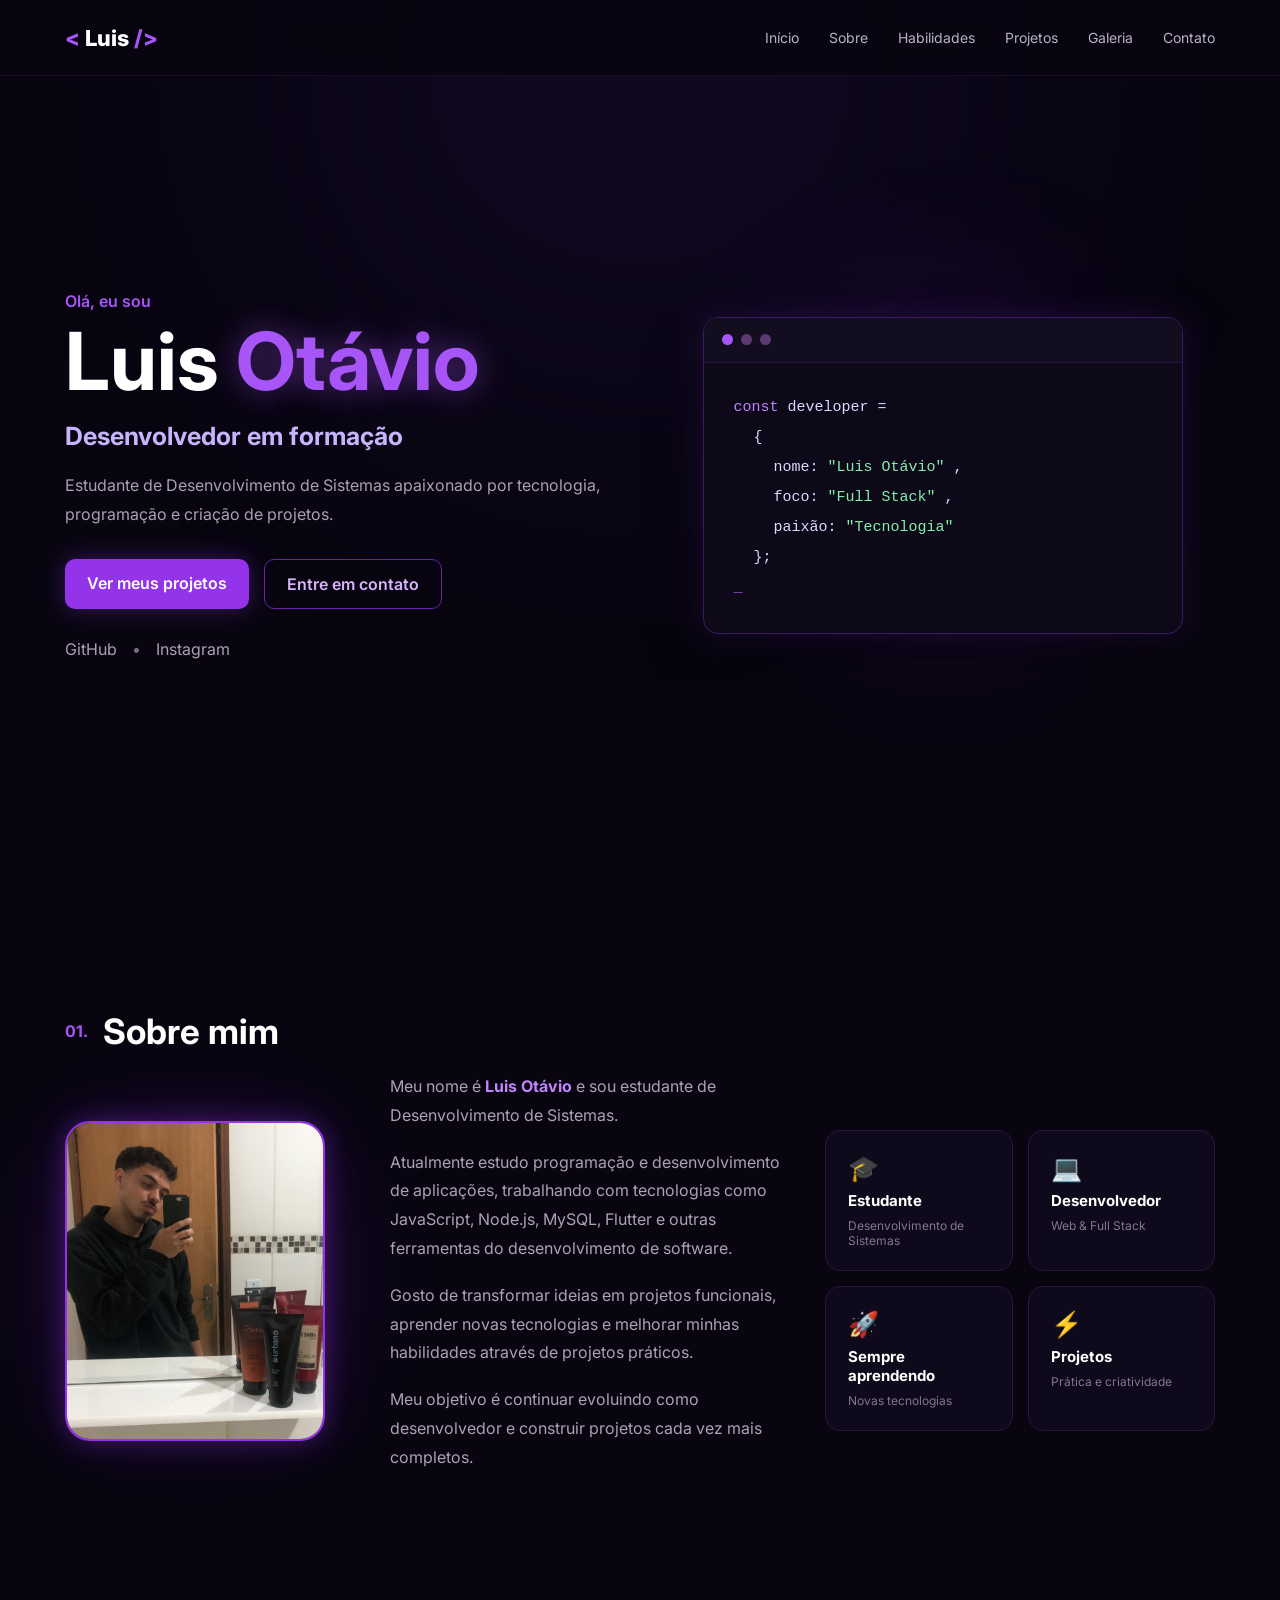
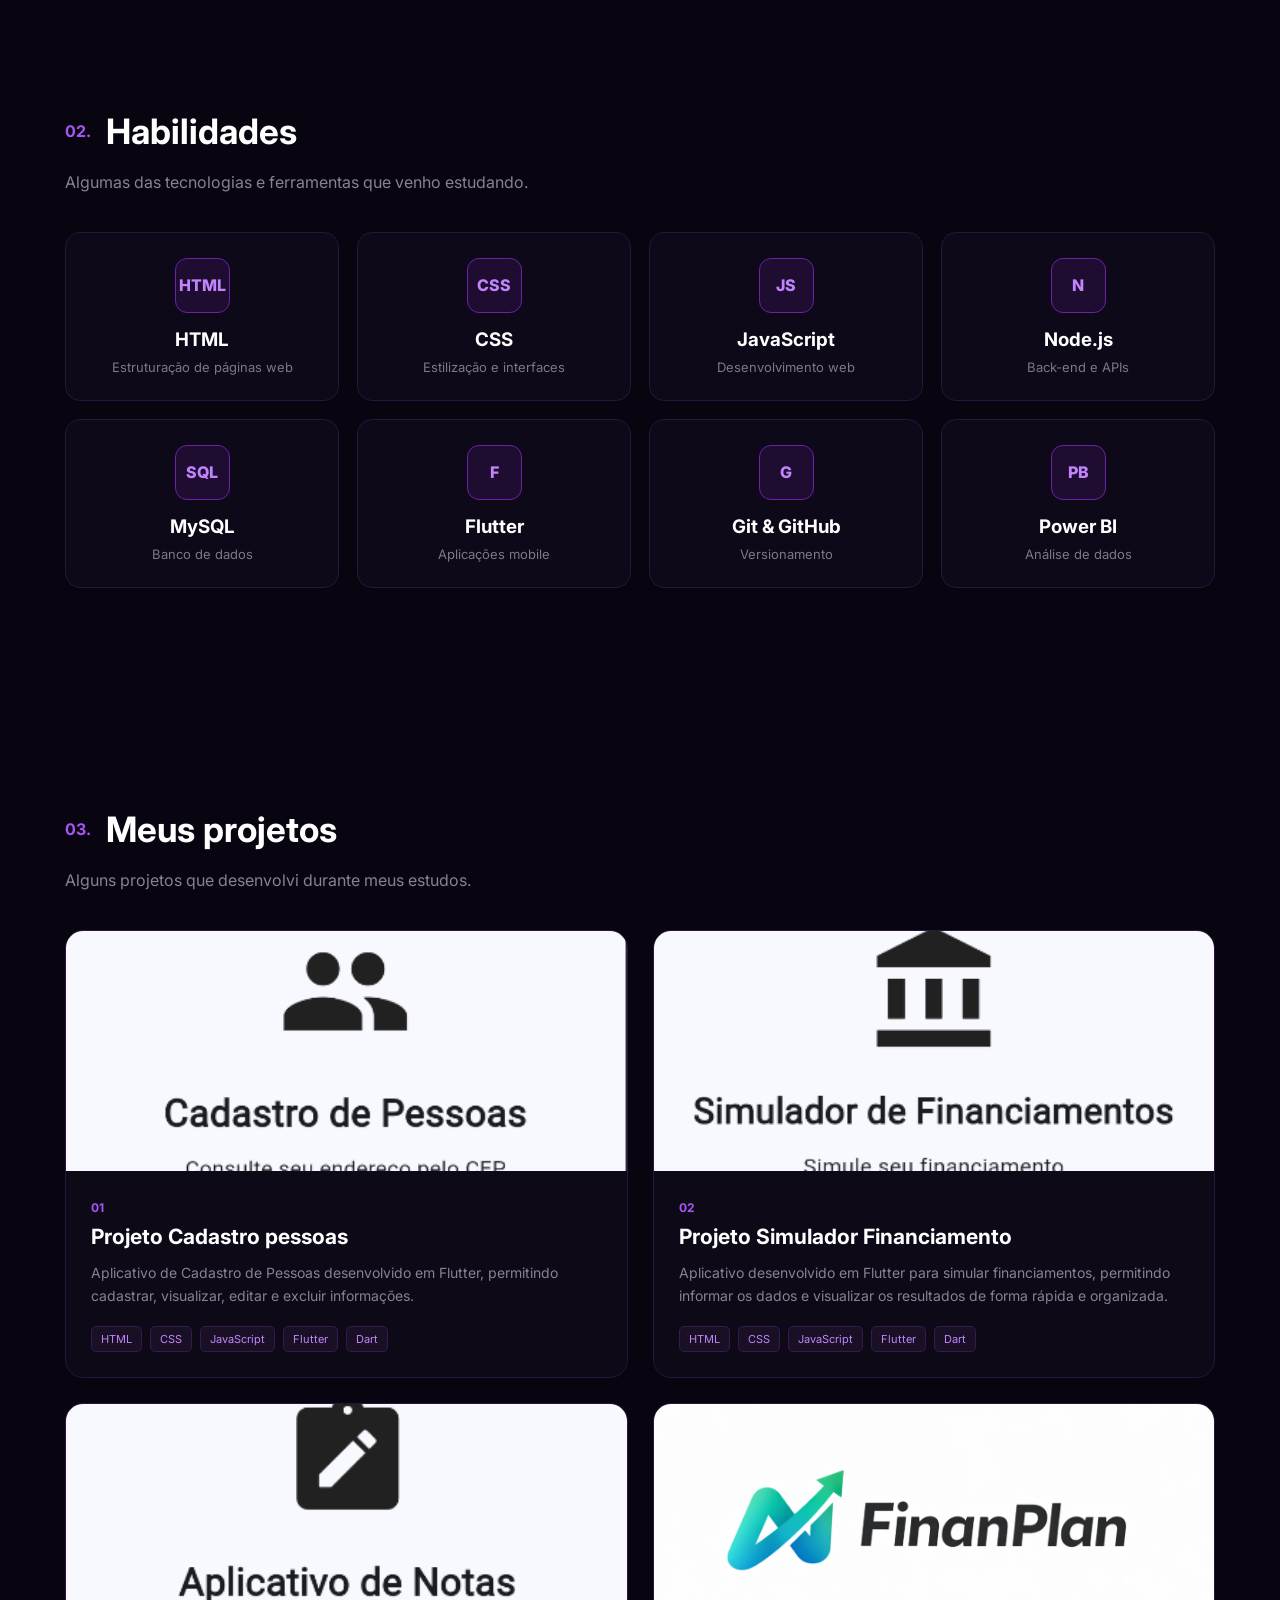
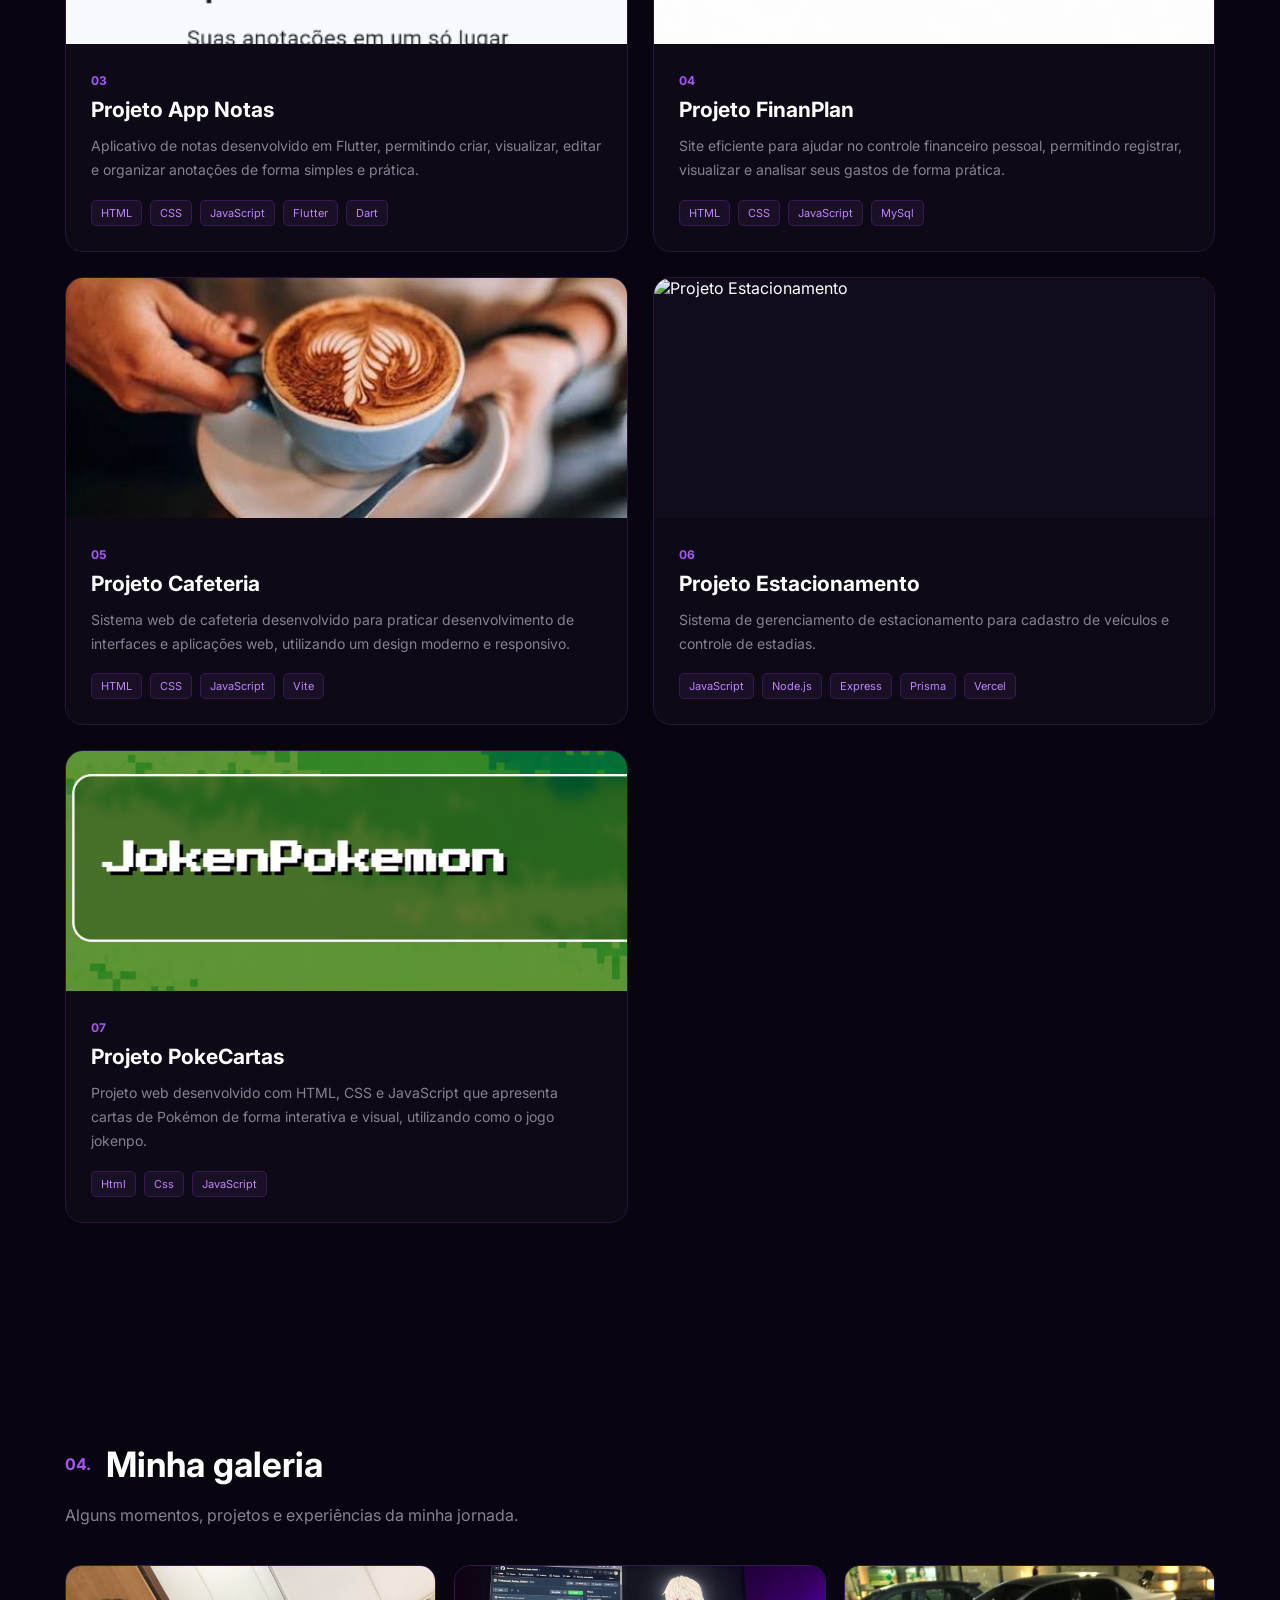
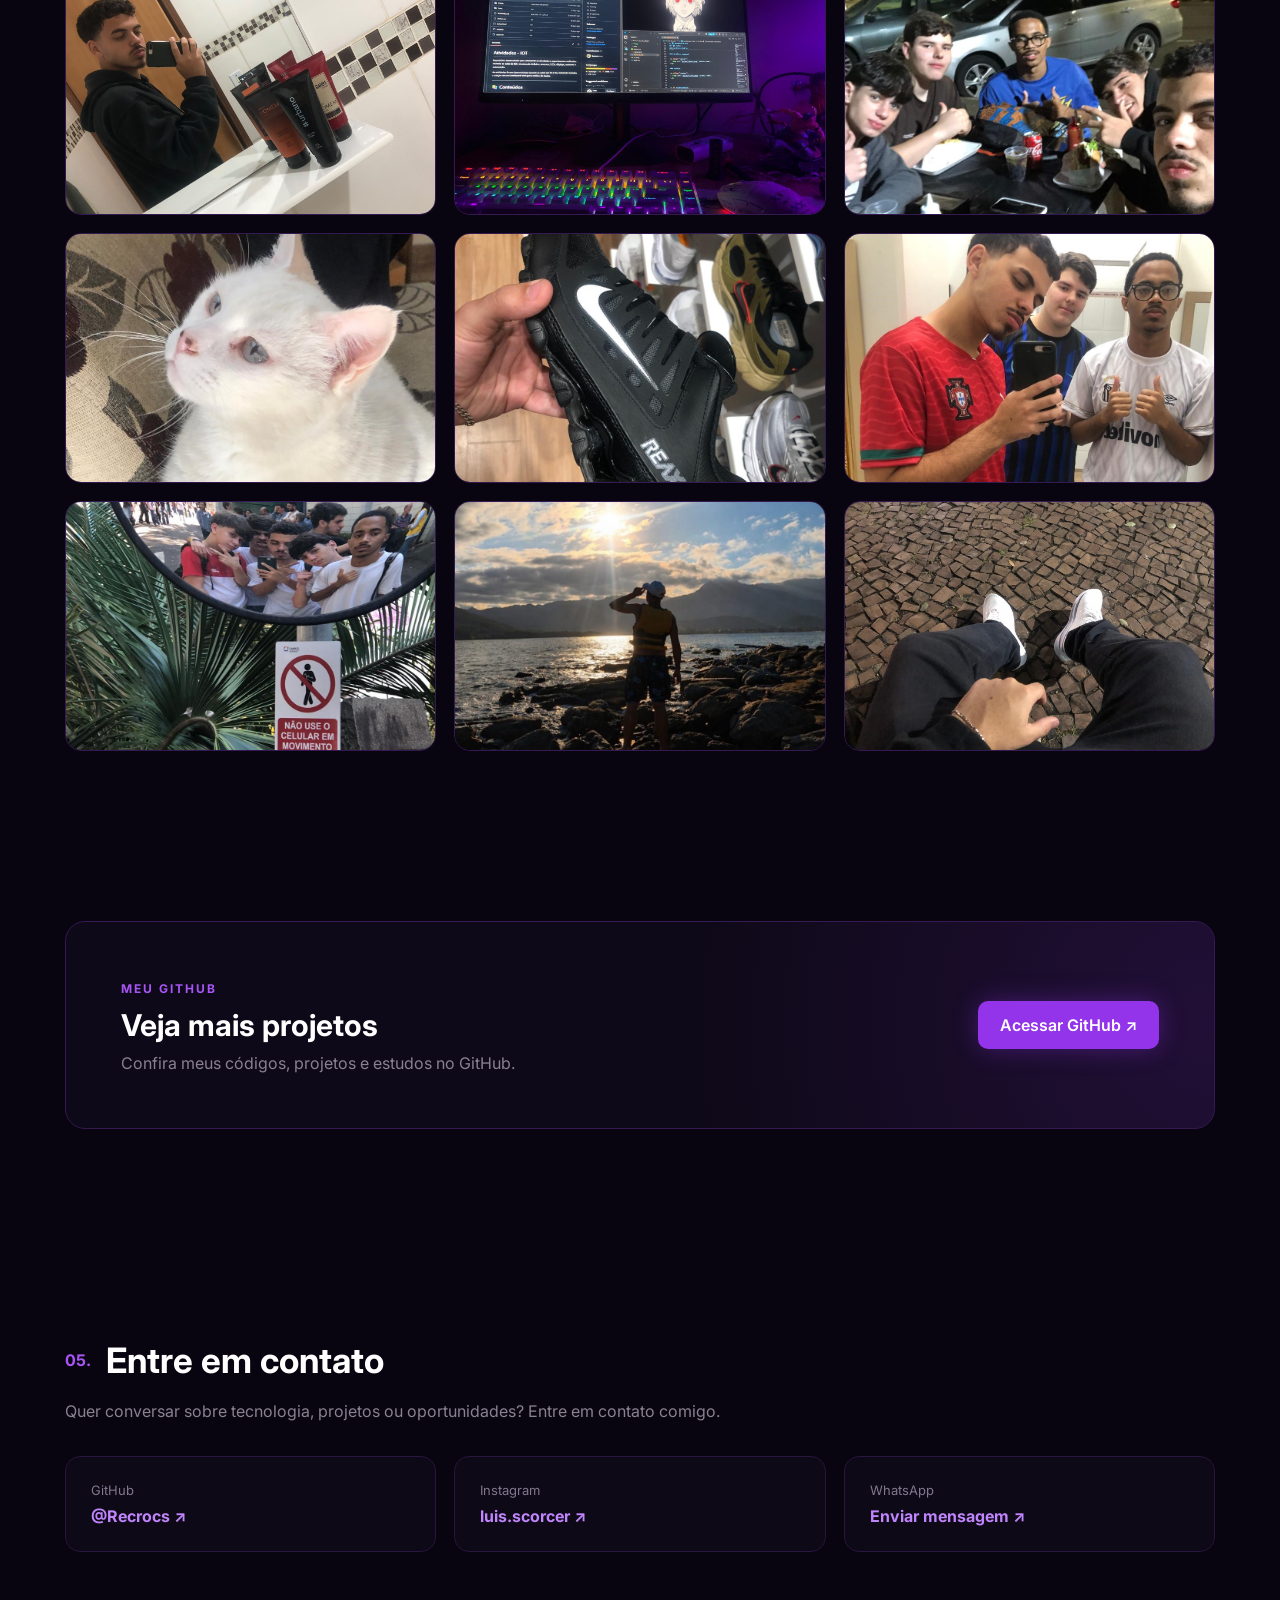
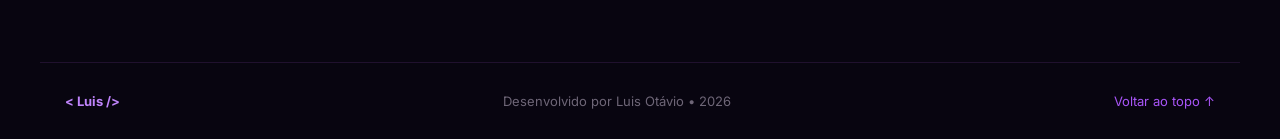
==== index.html @ bb9e1eca "port" ====
<!DOCTYPE html>
<html lang="pt-BR">
<head>
    <meta charset="UTF-8">
    <meta name="viewport" content="width=device-width, initial-scale=1.0">

    <title>Luis Otávio | Desenvolvedor</title>

    <link rel="stylesheet" href="style.css">

    <link rel="preconnect" href="https://fonts.googleapis.com">
    <link rel="preconnect" href="https://fonts.gstatic.com" crossorigin>
    <link href="https://fonts.googleapis.com/css2?family=Inter:wght@400;500;600;700;800&display=swap" rel="stylesheet">

    <script src="https://kit.fontawesome.com/a2e0e6ad66.js" crossorigin="anonymous"></script>
</head>

<body>

    <div class="background-effect"></div>

    <header>
        <nav class="navbar">

            <a href="#inicio" class="logo">
                <span>&lt;</span> Luis <span>/&gt;</span>
            </a>

            <div class="menu">
                <a href="#inicio">Início</a>
                <a href="#sobre">Sobre</a>
                <a href="#habilidades">Habilidades</a>
                <a href="#projetos">Projetos</a>
                <a href="#galeria">Galeria</a>
                <a href="#contato">Contato</a>
            </div>

            <button class="menu-mobile" id="menuMobile">
                ☰
            </button>

        </nav>
    </header>


    <main>

        <section class="hero" id="inicio">

            <div class="hero-text">

                <p class="hello">Olá, eu sou</p>

                <h1>
                    Luis <span>Otávio</span>
                </h1>

                <h2>
                    Desenvolvedor em formação
                </h2>

                <p class="hero-description">
                    Estudante de Desenvolvimento de Sistemas apaixonado por
                    tecnologia, programação e criação de projetos.
                </p>

                <div class="hero-buttons">

                    <a href="#projetos" class="button primary">
                        Ver meus projetos
                    </a>

                    <a href="#contato" class="button secondary">
                        Entre em contato
                    </a>

                </div>

                <div class="social-links">

                    <a href="https://github.com/Recrocs" target="_blank">
                        GitHub
                    </a>

                    <span>•</span>

                    <a href="https://www.instagram.com/luis.scorcer/" target="_blank">
                        Instagram
                    </a>

                </div>

            </div>


            <div class="hero-card">

                <div class="glow-circle"></div>

                <div class="code-window">

                    <div class="window-top">
                        <span></span>
                        <span></span>
                        <span></span>
                    </div>

                    <div class="code">

                        <p>
                            <span class="purple">const</span>
                            developer =
                        </p>

                        <p class="indent">
                            {
                        </p>

                        <p class="indent-2">
                            nome:
                            <span class="green">
                                "Luis Otávio"
                            </span>,
                        </p>

                        <p class="indent-2">
                            foco:
                            <span class="green">
                                "Full Stack"
                            </span>,
                        </p>

                        <p class="indent-2">
                            paixão:
                            <span class="green">
                                "Tecnologia"
                            </span>
                        </p>

                        <p class="indent">
                            };
                        </p>

                        <p class="cursor">_</p>

                    </div>

                </div>

            </div>

        </section>

        <section class="section" id="sobre">

            <div class="section-title">

                <span>01.</span>

                <h2>Sobre mim</h2>

            </div>

            <div class="about">

                <div class="about-photo">

                    <div class="photo-glow"></div>

                    <img
                        src="imagens/luis.jpg"
                        alt="Foto de Luis Otávio"
                    >

                </div>


                <div class="about-text">

                    <p>
                        Meu nome é <strong>Luis Otávio</strong> e sou estudante
                        de Desenvolvimento de Sistemas.
                    </p>

                    <p>
                        Atualmente estudo programação e desenvolvimento de
                        aplicações, trabalhando com tecnologias como
                        JavaScript, Node.js, MySQL, Flutter e outras ferramentas
                        do desenvolvimento de software.
                    </p>

                    <p>
                        Gosto de transformar ideias em projetos funcionais,
                        aprender novas tecnologias e melhorar minhas habilidades
                        através de projetos práticos.
                    </p>

                    <p>
                        Meu objetivo é continuar evoluindo como desenvolvedor
                        e construir projetos cada vez mais completos.
                    </p>

                </div>


                <div class="about-info">

                    <div class="info-card">
                        <strong>🎓</strong>
                        <h3>Estudante</h3>
                        <p>Desenvolvimento de Sistemas</p>
                    </div>

                    <div class="info-card">
                        <strong>💻</strong>
                        <h3>Desenvolvedor</h3>
                        <p>Web & Full Stack</p>
                    </div>

                    <div class="info-card">
                        <strong>🚀</strong>
                        <h3>Sempre aprendendo</h3>
                        <p>Novas tecnologias</p>
                    </div>

                    <div class="info-card">
                        <strong>⚡</strong>
                        <h3>Projetos</h3>
                        <p>Prática e criatividade</p>
                    </div>

                </div>

            </div>

        </section>

        <section class="section" id="habilidades">

            <div class="section-title">

                <span>02.</span>

                <h2>Habilidades</h2>

            </div>

            <p class="section-description">
                Algumas das tecnologias e ferramentas que venho estudando.
            </p>


            <div class="skills">

                <div class="skill">
                    <div class="skill-icon">HTML</div>
                    <h3>HTML</h3>
                    <p>Estruturação de páginas web</p>
                </div>

                <div class="skill">
                    <div class="skill-icon">CSS</div>
                    <h3>CSS</h3>
                    <p>Estilização e interfaces</p>
                </div>

                <div class="skill">
                    <div class="skill-icon">JS</div>
                    <h3>JavaScript</h3>
                    <p>Desenvolvimento web</p>
                </div>

                <div class="skill">
                    <div class="skill-icon">N</div>
                    <h3>Node.js</h3>
                    <p>Back-end e APIs</p>
                </div>

                <div class="skill">
                    <div class="skill-icon">SQL</div>
                    <h3>MySQL</h3>
                    <p>Banco de dados</p>
                </div>

                <div class="skill">
                    <div class="skill-icon">F</div>
                    <h3>Flutter</h3>
                    <p>Aplicações mobile</p>
                </div>

                <div class="skill">
                    <div class="skill-icon">G</div>
                    <h3>Git & GitHub</h3>
                    <p>Versionamento</p>
                </div>

                <div class="skill">
                    <div class="skill-icon">PB</div>
                    <h3>Power BI</h3>
                    <p>Análise de dados</p>
                </div>

            </div>

        </section>

        <section class="section" id="projetos">

            <div class="section-title">

                <span>03.</span>

                <h2>Meus projetos</h2>

            </div>

            <p class="section-description">
                Alguns projetos que desenvolvi durante meus estudos.
            </p>


            <div class="projects">

                <!-- PROJETO 1 -->
                <article class="project-card">

                    <div class="project-image">

                        <img
                            src="imagens/cadastro.png"
                            alt="Cadastro pessoas"
                        >

                        <div class="project-overlay">

                            <a
                                href="https://github.com/Recrocs/cadastro_pessoas"
                                target="_blank"
                            >
                                Ver projeto ↗
                            </a>

                        </div>

                    </div>

                    <div class="project-content">

                        <span class="project-number">01</span>

                        <h3>Projeto Cadastro pessoas</h3>

                        <p>
                            Aplicativo de Cadastro de Pessoas desenvolvido em
                            Flutter, permitindo cadastrar, visualizar, editar
                            e excluir informações.
                        </p>

                        <div class="project-tech">

                            <span>HTML</span>
                            <span>CSS</span>
                            <span>JavaScript</span>
                            <span>Flutter</span>
                            <span>Dart</span>

                        </div>

                    </div>

                </article>

        
                <!-- PROJETO 2 -->
                 <article class="project-card">

                    <div class="project-image">

                        <img
                            src="imagens/Simulador.png"
                            alt="Projeto SimuladorFn"
                        >

                        <div class="project-overlay">

                            <a
                                href="https://github.com/Recrocs/simulador_financiamento"
                                target="_blank"
                            >
                                Ver projeto ↗
                            </a>

                        </div>

                    </div>

                    <div class="project-content">

                        <span class="project-number">02</span>

                        <h3>Projeto Simulador Financiamento</h3>

                        <p>
                            Aplicativo desenvolvido em Flutter para simular financiamentos, permitindo
                            informar os dados e visualizar os resultados de
                            forma rápida e organizada.


                        </p>

                        <div class="project-tech">

                            <span>HTML</span>
                            <span>CSS</span>
                            <span>JavaScript</span>
                            <span>Flutter</span>
                            <span>Dart</span>

                        </div>

                    </div>

                </article>


                <!-- PROJETO 3 -->
                <article class="project-card">

                    <div class="project-image">

                        <img
                            src="imagens/appnotas.png"
                            alt="Projeto AppNotas"
                        >

                        <div class="project-overlay">

                            <a
                                href="https://github.com/Recrocs/aplicativo_notas"
                                target="_blank"
                            >
                                Ver projeto ↗
                            </a>

                        </div>

                    </div>

                    <div class="project-content">

                        <span class="project-number">03</span>

                        <h3>Projeto App Notas</h3>

                        <p>
                            Aplicativo de notas desenvolvido em Flutter, permitindo
                            criar, visualizar, editar e organizar anotações de
                            forma simples e prática.

                        </p>

                        <div class="project-tech">

                            <span>HTML</span>
                            <span>CSS</span>
                            <span>JavaScript</span>
                            <span>Flutter</span>
                            <span>Dart</span>

                        </div>

                    </div>

                </article>



                <!-- PROJETO 4 -->
                <article class="project-card">

                    <div class="project-image">

                        <img
                            src="imagens/finanplan.png"
                            alt="Projeto Finanplan"
                        >

                        <div class="project-overlay">

                            <a
                                href="https://github.com/Recrocs/project-finanplan"
                                target="_blank"
                            >
                                Ver projeto ↗
                            </a>

                        </div>

                    </div>

                    <div class="project-content">

                        <span class="project-number">04</span>

                        <h3>Projeto FinanPlan</h3>

                        <p>
                            Site eficiente para ajudar no controle financeiro
                            pessoal, permitindo registrar, visualizar e
                            analisar seus gastos de forma prática.
                        </p>

                        <div class="project-tech">

                            <span>HTML</span>
                            <span>CSS</span>
                            <span>JavaScript</span>
                            <span>MySql</span>

                        </div>

                    </div>

                </article>


                <!-- PROJETO 5 -->
                <article class="project-card">

                    <div class="project-image">

                        <img
                            src="imagens/cafeteria.jpg"
                            alt="Projeto Cafeteria"
                        >

                        <div class="project-overlay">

                            <a
                                href="https://cafeteria-scorcer.vercel.app/"
                                target="_blank"
                            >
                                Ver projeto ↗
                            </a>

                        </div>

                    </div>

                    <div class="project-content">

                        <span class="project-number">05</span>

                        <h3>Projeto Cafeteria</h3>

                        <p>
                            Sistema web de cafeteria desenvolvido para praticar
                            desenvolvimento de interfaces e aplicações web,
                            utilizando um design moderno e responsivo.
                        </p>

                        <div class="project-tech">

                            <span>HTML</span>
                            <span>CSS</span>
                            <span>JavaScript</span>
                            <span>Vite</span>

                        </div>

                    </div>

                </article>


                <!-- PROJETO 6 -->
                <article class="project-card">

                    <div class="project-image">

                        <img
                            src="imagens/estacionamento.png"
                            alt="Projeto Estacionamento"
                        >

                        <div class="project-overlay">

                            <a
                                href="https://github.com/Recrocs/estacionamentoLuis"
                                target="_blank"
                            >
                                Ver projeto ↗
                            </a>

                        </div>

                    </div>

                    <div class="project-content">

                        <span class="project-number">06</span>

                        <h3>Projeto Estacionamento</h3>

                        <p>
                            Sistema de gerenciamento de estacionamento para
                            cadastro de veículos e controle de estadias.
                        </p>

                        <div class="project-tech">

                            <span>JavaScript</span>
                            <span>Node.js</span>
                            <span>Express</span>
                            <span>Prisma</span>
                            <span>Vercel</span>

                        </div>

                    </div>

                </article>

                <!-- PROJETO 6 -->
                <article class="project-card">

                    <div class="project-image">

                        <img
                            src="imagens/Poke.png"
                            alt="Projeto Pokemon"
                        >

                        <div class="project-overlay">

                            <a
                                href="https://recrocs.github.io/Pokemon_Cartas/"
                                target="_blank"
                            >
                                Ver projeto ↗
                            </a>

                        </div>

                    </div>

                    <div class="project-content">

                        <span class="project-number">07</span>

                        <h3>Projeto PokeCartas</h3>

                        <p>
                            Projeto web desenvolvido com HTML, CSS e JavaScript que apresenta cartas de Pokémon de
                            forma interativa e visual, utilizando como o jogo jokenpo.

                        </p>

                        <div class="project-tech">

                            <span>Html</span>
                            <span>Css</span>
                            <span>JavaScript</span>

                        </div>

                    </div>

                </article>


            </div>

        </section>


        <!-- GALERIA -->
        <section class="section" id="galeria">

            <div class="section-title">

                <span>04.</span>

                <h2>Minha galeria</h2>

            </div>

            <p class="section-description">
                Alguns momentos, projetos e experiências da minha jornada.
            </p>


            <div class="gallery">

                <div class="gallery-item">
                    <img
                        src="imagens/luis2.jpg"
                        alt="Foto de Luis Otávio"
                    >
                    <div class="gallery-overlay">
                        <span>...</span>
                    </div>
                </div>


                <div class="gallery-item">
                    <img
                        src="imagens/setup.jpg"
                        alt="Setup"
                    >
                    <div class="gallery-overlay">
                        <span>...</span>
                    </div>
                </div>


                <div class="gallery-item">
                    <img
                        src="imagens/pessoal.jpg"
                        alt="Pessoal"
                    >
                    <div class="gallery-overlay">
                        <span>...</span>
                    </div>
                </div>


                <div class="gallery-item">
                    <img
                        src="imagens/suspiro.jpg"
                        alt="Suspiro"
                    >
                    <div class="gallery-overlay">
                        <span>...</span>
                    </div>
                </div>


                <div class="gallery-item">
                    <img
                        src="imagens/tenis.jpg"
                        alt="Tenis"
                    >
                    <div class="gallery-overlay">
                        <span>...</span>
                    </div>
                </div>


                <div class="gallery-item">
                    <img
                        src="imagens/ronildos.jpg"
                        alt="ronildos"
                    >
                    <div class="gallery-overlay">
                        <span>...</span>
                    </div>
                </div>

                <div class="gallery-item">
                    <img
                        src="imagens/gotys.jpg"
                        alt="Gotys"
                    >
                    <div class="gallery-overlay">
                        <span>...</span>
                    </div>
                </div>

                <div class="gallery-item">
                    <img
                        src="imagens/luis3.jpg"
                        alt="Luis"
                    >
                    <div class="gallery-overlay">
                        <span>...</span>
                    </div>
                </div>

                <div class="gallery-item">
                    <img
                        src="imagens/luis4.jpg"
                        alt="Luis"
                    >
                    <div class="gallery-overlay">
                        <span>...</span>
                    </div>
                </div>

                </div>

            </div>

        </section>

        <div class="gallery-modal" id="galleryModal">

            <button class="close-modal" id="closeModal">
                ×
            </button>

            <img id="modalImage" src="" alt="Imagem ampliada">

        </div>


        <!-- GITHUB -->
        <section class="github-section">

            <div>

                <span class="github-small">
                    MEU GITHUB
                </span>

                <h2>
                    Veja mais projetos
                </h2>

                <p>
                    Confira meus códigos, projetos e estudos no GitHub.
                </p>

            </div>

            <a
                href="https://github.com/Recrocs"
                target="_blank"
                class="button primary"
            >
                Acessar GitHub ↗
            </a>

        </section>

        <section class="section contact" id="contato">

            <div class="section-title">

                <span>05.</span>

                <h2>Entre em contato</h2>

            </div>

            <p class="contact-description">
                Quer conversar sobre tecnologia, projetos ou oportunidades?
                Entre em contato comigo.
            </p>


            <div class="contact-cards">

                <a
                    href="https://github.com/Recrocs"
                    target="_blank"
                >
                    <span>GitHub</span>
                    <strong>@Recrocs ↗</strong>
                </a>

                <a
                    href="https://www.instagram.com/luis.scorcer/"
                    target="_blank"
                >
                    <span>Instagram</span>
                    <strong>luis.scorcer ↗</strong>
                </a>

                <a
                    href="https://wa.me/5519992524143"
                    target="_blank"
                >
                    <span>WhatsApp</span>
                    <strong>Enviar mensagem ↗</strong>
                </a>

            </div>

        </section>

    </main>

    <footer>

        <div class="footer-logo">
            &lt; Luis /&gt;
        </div>

        <p>
            Desenvolvido por Luis Otávio • 2026
        </p>

        <a href="#inicio">
            Voltar ao topo ↑
        </a>

    </footer>


    <script src="script.js"></script>

</body>
</html>
---- style.css ----
* {
    margin: 0;
    padding: 0;
    box-sizing: border-box;
    scroll-behavior: smooth;
}

body {
    font-family: "Inter", sans-serif;
    background: #080510;
    color: #ffffff;
    overflow-x: hidden;
}

a {
    text-decoration: none;
    color: inherit;
}

button {
    font-family: inherit;
}

.background-effect {
    position: fixed;
    width: 600px;
    height: 600px;
    background: #7c3aed;
    opacity: 0.12;
    filter: blur(180px);
    border-radius: 50%;
    top: -250px;
    left: 50%;
    transform: translateX(-50%);
    pointer-events: none;
    z-index: -1;
}

header {
    width: 100%;
    position: fixed;
    top: 0;
    left: 0;
    z-index: 1000;
    background: rgba(8, 5, 16, 0.82);
    backdrop-filter: blur(15px);
    border-bottom: 1px solid rgba(168, 85, 247, 0.1);
}

.navbar {
    max-width: 1200px;
    margin: auto;
    height: 75px;
    padding: 0 25px;

    display: flex;
    align-items: center;
    justify-content: space-between;
}

.logo {
    font-size: 22px;
    font-weight: 800;
    color: white;
}

.logo span {
    color: #a855f7;
}

.menu {
    display: flex;
    gap: 30px;
}

.menu a {
    color: #b8b2c4;
    font-size: 14px;
    transition: 0.3s;
}

.menu a:hover {
    color: #c084fc;
    text-shadow: 0 0 15px #9333ea;
}

.menu-mobile {
    display: none;
    border: none;
    background: transparent;
    color: white;
    font-size: 28px;
    cursor: pointer;
}

.hero {
    min-height: 100vh;
    max-width: 1200px;
    margin: auto;
    padding: 130px 25px 80px;

    display: grid;
    grid-template-columns: 1fr 1fr;
    align-items: center;
    gap: 60px;
}

.hello {
    color: #a855f7;
    font-size: 16px;
    font-weight: 600;
    margin-bottom: 10px;
}

.hero h1 {
    font-size: clamp(50px, 7vw, 80px);
    line-height: 1;
    margin-bottom: 20px;
}

.hero h1 span {
    color: #a855f7;
    text-shadow: 0 0 30px rgba(168, 85, 247, 0.5);
}

.hero h2 {
    color: #c4b5fd;
    font-size: 25px;
    margin-bottom: 20px;
}

.hero-description {
    color: #a8a1b4;
    max-width: 570px;
    line-height: 1.8;
    margin-bottom: 30px;
}

.hero-buttons {
    display: flex;
    gap: 15px;
    flex-wrap: wrap;
}

.button {
    display: inline-block;
    padding: 14px 22px;
    border-radius: 10px;
    font-weight: 600;
    transition: 0.3s;
}

.button.primary {
    background: #9333ea;
    color: white;
    box-shadow: 0 0 25px rgba(147, 51, 234, 0.35);
}

.button.primary:hover {
    background: #a855f7;
    transform: translateY(-3px);
    box-shadow: 0 0 35px rgba(168, 85, 247, 0.6);
}

.button.secondary {
    border: 1px solid #6b21a8;
    color: #d8b4fe;
}

.button.secondary:hover {
    background: rgba(147, 51, 234, 0.1);
    border-color: #a855f7;
    transform: translateY(-3px);
}

.social-links {
    display: flex;
    align-items: center;
    gap: 15px;
    margin-top: 30px;
    color: #777080;
}

.social-links a {
    color: #a8a1b4;
    transition: 0.3s;
}

.social-links a:hover {
    color: #c084fc;
}

.hero-card {
    position: relative;
    display: flex;
    justify-content: center;
}

.glow-circle {
    position: absolute;
    width: 300px;
    height: 300px;
    border-radius: 50%;
    background: #9333ea;
    opacity: 0.2;
    filter: blur(90px);
}

.code-window {
    position: relative;
    width: 100%;
    max-width: 480px;
    background: #0d0918;
    border: 1px solid #3b1b5f;
    border-radius: 15px;
    overflow: hidden;
    box-shadow:
        0 0 30px rgba(147, 51, 234, 0.15),
        0 20px 60px rgba(0, 0, 0, 0.4);
}

.window-top {
    height: 45px;
    padding: 0 18px;
    background: #120d1f;
    border-bottom: 1px solid #28143d;

    display: flex;
    align-items: center;
    gap: 8px;
}

.window-top span {
    width: 11px;
    height: 11px;
    border-radius: 50%;
    background: #5b3b70;
}

.window-top span:first-child {
    background: #a855f7;
}

.code {
    padding: 30px;
    color: #ddd6fe;
    font-family: monospace;
    font-size: 15px;
    line-height: 2;
}

.code p {
    margin: 0;
}

.purple {
    color: #c084fc;
}

.green {
    color: #86efac;
}

.indent {
    padding-left: 20px;
}

.indent-2 {
    padding-left: 40px;
}

.cursor {
    color: #a855f7;
    animation: blink 1s infinite;
}

@keyframes blink {
    50% {
        opacity: 0;
    }
}

.section {
    max-width: 1200px;
    margin: auto;
    padding: 110px 25px;
}

.section-title {
    display: flex;
    align-items: center;
    gap: 15px;
    margin-bottom: 20px;
}

.section-title span {
    color: #a855f7;
    font-weight: 700;
}

.section-title h2 {
    font-size: 35px;
}

.section-description {
    color: #898192;
    margin-bottom: 40px;
}

.about {
    display: grid;
    grid-template-columns: 280px 1fr 1fr;
    gap: 45px;
    align-items: center;
}

.about-photo {
    position: relative;
    width: 260px;
    height: 320px;
}

.about-photo img {
    width: 100%;
    height: 100%;
    object-fit: cover;
    border-radius: 25px;
    border: 2px solid #9333ea;
    position: relative;
    z-index: 2;

    box-shadow:
        0 0 25px rgba(147, 51, 234, 0.35),
        0 0 60px rgba(147, 51, 234, 0.15);

    transition: 0.4s;
}

.about-photo img:hover {
    transform: translateY(-8px) scale(1.02);
    box-shadow:
        0 0 35px rgba(168, 85, 247, 0.55),
        0 0 80px rgba(147, 51, 234, 0.25);
}

.photo-glow {
    position: absolute;
    width: 180px;
    height: 180px;
    background: #9333ea;
    filter: blur(80px);
    opacity: 0.35;
    top: 60px;
    left: 40px;
}

.about-text {
    color: #aaa2b5;
    line-height: 1.8;
}

.about-text p {
    margin-bottom: 18px;
}

.about-text strong {
    color: #c084fc;
}

.about-info {
    display: grid;
    grid-template-columns: 1fr 1fr;
    gap: 15px;
}

.info-card {
    background: rgba(18, 12, 30, 0.8);
    border: 1px solid #2b1642;
    border-radius: 15px;
    padding: 22px;
    transition: 0.3s;
}

.info-card:hover {
    transform: translateY(-5px);
    border-color: #9333ea;
    box-shadow: 0 0 25px rgba(147, 51, 234, 0.15);
}

.info-card strong {
    font-size: 25px;
}

.info-card h3 {
    font-size: 15px;
    margin: 8px 0;
}

.info-card p {
    color: #81788d;
    font-size: 12px;
}

.skills {
    display: grid;
    grid-template-columns: repeat(4, 1fr);
    gap: 18px;
}

.skill {
    padding: 25px;
    background: rgba(16, 10, 27, 0.8);
    border: 1px solid #29153e;
    border-radius: 15px;
    text-align: center;
    transition: 0.3s;
}

.skill:hover {
    transform: translateY(-7px);
    border-color: #9333ea;
    box-shadow: 0 0 25px rgba(147, 51, 234, 0.18);
}

.skill-icon {
    width: 55px;
    height: 55px;
    margin: 0 auto 15px;

    display: flex;
    align-items: center;
    justify-content: center;

    background: rgba(147, 51, 234, 0.12);
    border: 1px solid #6b21a8;
    border-radius: 12px;

    color: #c084fc;
    font-weight: 800;
}

.skill h3 {
    margin-bottom: 8px;
}

.skill p {
    color: #7f7788;
    font-size: 13px;
}

.projects {
    display: grid;
    grid-template-columns: repeat(2, 1fr);
    gap: 25px;
}

.project-card {
    background: #0d0917;
    border: 1px solid #29153e;
    border-radius: 18px;
    overflow: hidden;
    transition: 0.4s;
}

.project-card:hover {
    transform: translateY(-8px);
    border-color: #9333ea;
    box-shadow: 0 0 35px rgba(147, 51, 234, 0.18);
}

.project-image {
    height: 240px;
    position: relative;
    overflow: hidden;
    background: #120b1d;
}

.project-image img {
    width: 100%;
    height: 100%;
    object-fit: cover;
    transition: 0.5s;
}

.project-card:hover .project-image img {
    transform: scale(1.08);
}

.project-overlay {
    position: absolute;
    inset: 0;

    background: rgba(76, 29, 149, 0.75);

    display: flex;
    align-items: center;
    justify-content: center;

    opacity: 0;
    transition: 0.3s;
}

.project-card:hover .project-overlay {
    opacity: 1;
}

.project-overlay a {
    padding: 12px 20px;
    background: #9333ea;
    border-radius: 8px;
    font-weight: 600;
}

.project-content {
    padding: 25px;
}

.project-number {
    color: #a855f7;
    font-size: 12px;
    font-weight: 700;
}

.project-content h3 {
    font-size: 21px;
    margin: 8px 0 12px;
}

.project-content p {
    color: #898192;
    font-size: 14px;
    line-height: 1.7;
    margin-bottom: 18px;
}

.project-tech {
    display: flex;
    flex-wrap: wrap;
    gap: 8px;
}

.project-tech span {
    background: #1a1025;
    border: 1px solid #351951;
    color: #c084fc;
    padding: 5px 9px;
    border-radius: 5px;
    font-size: 11px;
}

.gallery {
    display: grid;
    grid-template-columns: repeat(3, 1fr);
    gap: 18px;
}

.gallery-item {
    height: 250px;
    position: relative;
    overflow: hidden;
    border-radius: 16px;
    border: 1px solid #351951;
    cursor: pointer;
    background: #10091a;
}

.gallery-item img {
    width: 100%;
    height: 100%;
    object-fit: cover;
    transition: 0.5s;
}

.gallery-item:hover img {
    transform: scale(1.08);
}

.gallery-overlay {
    position: absolute;
    inset: 0;

    display: flex;
    align-items: flex-end;

    padding: 20px;

    background: linear-gradient(
        transparent 35%,
        rgba(8, 5, 16, 0.9)
    );

    opacity: 0;
    transition: 0.3s;
}

.gallery-item:hover .gallery-overlay {
    opacity: 1;
}

.gallery-overlay span {
    color: white;
    font-weight: 600;
    text-shadow: 0 0 10px #9333ea;
}

.gallery-modal {
    position: fixed;
    inset: 0;
    z-index: 2000;

    background: rgba(3, 2, 7, 0.92);
    backdrop-filter: blur(10px);

    display: none;
    align-items: center;
    justify-content: center;

    padding: 30px;
}

.gallery-modal.active {
    display: flex;
}

.gallery-modal img {
    max-width: 90%;
    max-height: 85vh;
    object-fit: contain;

    border: 2px solid #9333ea;
    border-radius: 15px;

    box-shadow:
        0 0 30px rgba(147, 51, 234, 0.5),
        0 0 80px rgba(147, 51, 234, 0.2);
}

.close-modal {
    position: absolute;
    top: 25px;
    right: 35px;

    border: none;
    background: transparent;

    color: white;
    font-size: 45px;
    cursor: pointer;

    transition: 0.3s;
}

.close-modal:hover {
    color: #c084fc;
    transform: rotate(90deg);
}

.github-section {
    max-width: 1150px;
    margin: 60px auto 100px;
    padding: 55px;

    border: 1px solid #351951;
    border-radius: 20px;

    background:
        radial-gradient(
            circle at right,
            rgba(147, 51, 234, 0.15),
            transparent 45%
        ),
        #0e0918;

    display: flex;
    align-items: center;
    justify-content: space-between;
    gap: 30px;
}

.github-small {
    color: #a855f7;
    font-size: 12px;
    font-weight: 700;
    letter-spacing: 2px;
}

.github-section h2 {
    font-size: 30px;
    margin: 10px 0;
}

.github-section p {
    color: #898192;
}

.contact-description {
    color: #898192;
    margin-bottom: 35px;
}

.contact-cards {
    display: grid;
    grid-template-columns: repeat(3, 1fr);
    gap: 18px;
}

.contact-cards a {
    padding: 25px;
    background: #0d0917;
    border: 1px solid #29153e;
    border-radius: 15px;

    display: flex;
    flex-direction: column;
    gap: 8px;

    transition: 0.3s;
}

.contact-cards a:hover {
    transform: translateY(-5px);
    border-color: #9333ea;
    box-shadow: 0 0 25px rgba(147, 51, 234, 0.18);
}

.contact-cards span {
    color: #81788d;
    font-size: 13px;
}

.contact-cards strong {
    color: #c084fc;
}

footer {
    border-top: 1px solid #20112e;
    padding: 30px 25px;

    display: flex;
    justify-content: space-between;
    align-items: center;

    max-width: 1200px;
    margin: auto;

    color: #6e6677;
    font-size: 13px;
}

.footer-logo {
    color: #c084fc;
    font-weight: 700;
}

footer a {
    color: #a855f7;
}

.reveal {
    opacity: 0;
    transform: translateY(30px);
    transition: 0.7s ease;
}

.reveal.active {
    opacity: 1;
    transform: translateY(0);
}

@media (max-width: 1000px) {

    .about {
        grid-template-columns: 250px 1fr;
    }

    .about-info {
        grid-column: 1 / -1;
    }

    .skills {
        grid-template-columns: repeat(2, 1fr);
    }

    .gallery {
        grid-template-columns: repeat(2, 1fr);
    }

}


@media (max-width: 800px) {

    .menu {
        position: absolute;
        top: 75px;
        left: 0;

        width: 100%;

        padding: 25px;

        background: #0c0714;
        border-bottom: 1px solid #351951;

        display: none;
        flex-direction: column;
        gap: 20px;
    }

    .menu.active {
        display: flex;
    }

    .menu-mobile {
        display: block;
    }

    .hero {
        grid-template-columns: 1fr;
        text-align: center;
    }

    .hero-description {
        margin-left: auto;
        margin-right: auto;
    }

    .hero-buttons {
        justify-content: center;
    }

    .social-links {
        justify-content: center;
    }

    .hero-card {
        margin-top: 30px;
    }

    .about {
        grid-template-columns: 1fr;
    }

    .about-photo {
        margin: auto;
    }

    .about-text {
        text-align: center;
    }

    .github-section {
        margin-left: 25px;
        margin-right: 25px;
    }

}


@media (max-width: 600px) {

    .section {
        padding: 80px 20px;
    }

    .hero {
        padding-left: 20px;
        padding-right: 20px;
    }

    .hero h1 {
        font-size: 48px;
    }

    .hero h2 {
        font-size: 20px;
    }

    .skills {
        grid-template-columns: 1fr;
    }

    .projects {
        grid-template-columns: 1fr;
    }

    .gallery {
        grid-template-columns: 1fr;
    }

    .gallery-item {
        height: 260px;
    }

    .about-info {
        grid-template-columns: 1fr;
    }

    .contact-cards {
        grid-template-columns: 1fr;
    }

    .github-section {
        flex-direction: column;
        text-align: center;
        padding: 35px 25px;
    }

    footer {
        flex-direction: column;
        gap: 15px;
        text-align: center;
    }

    .code {
        font-size: 12px;
        padding: 20px;
    }

    .about-photo {
        width: 230px;
        height: 280px;
    }

}
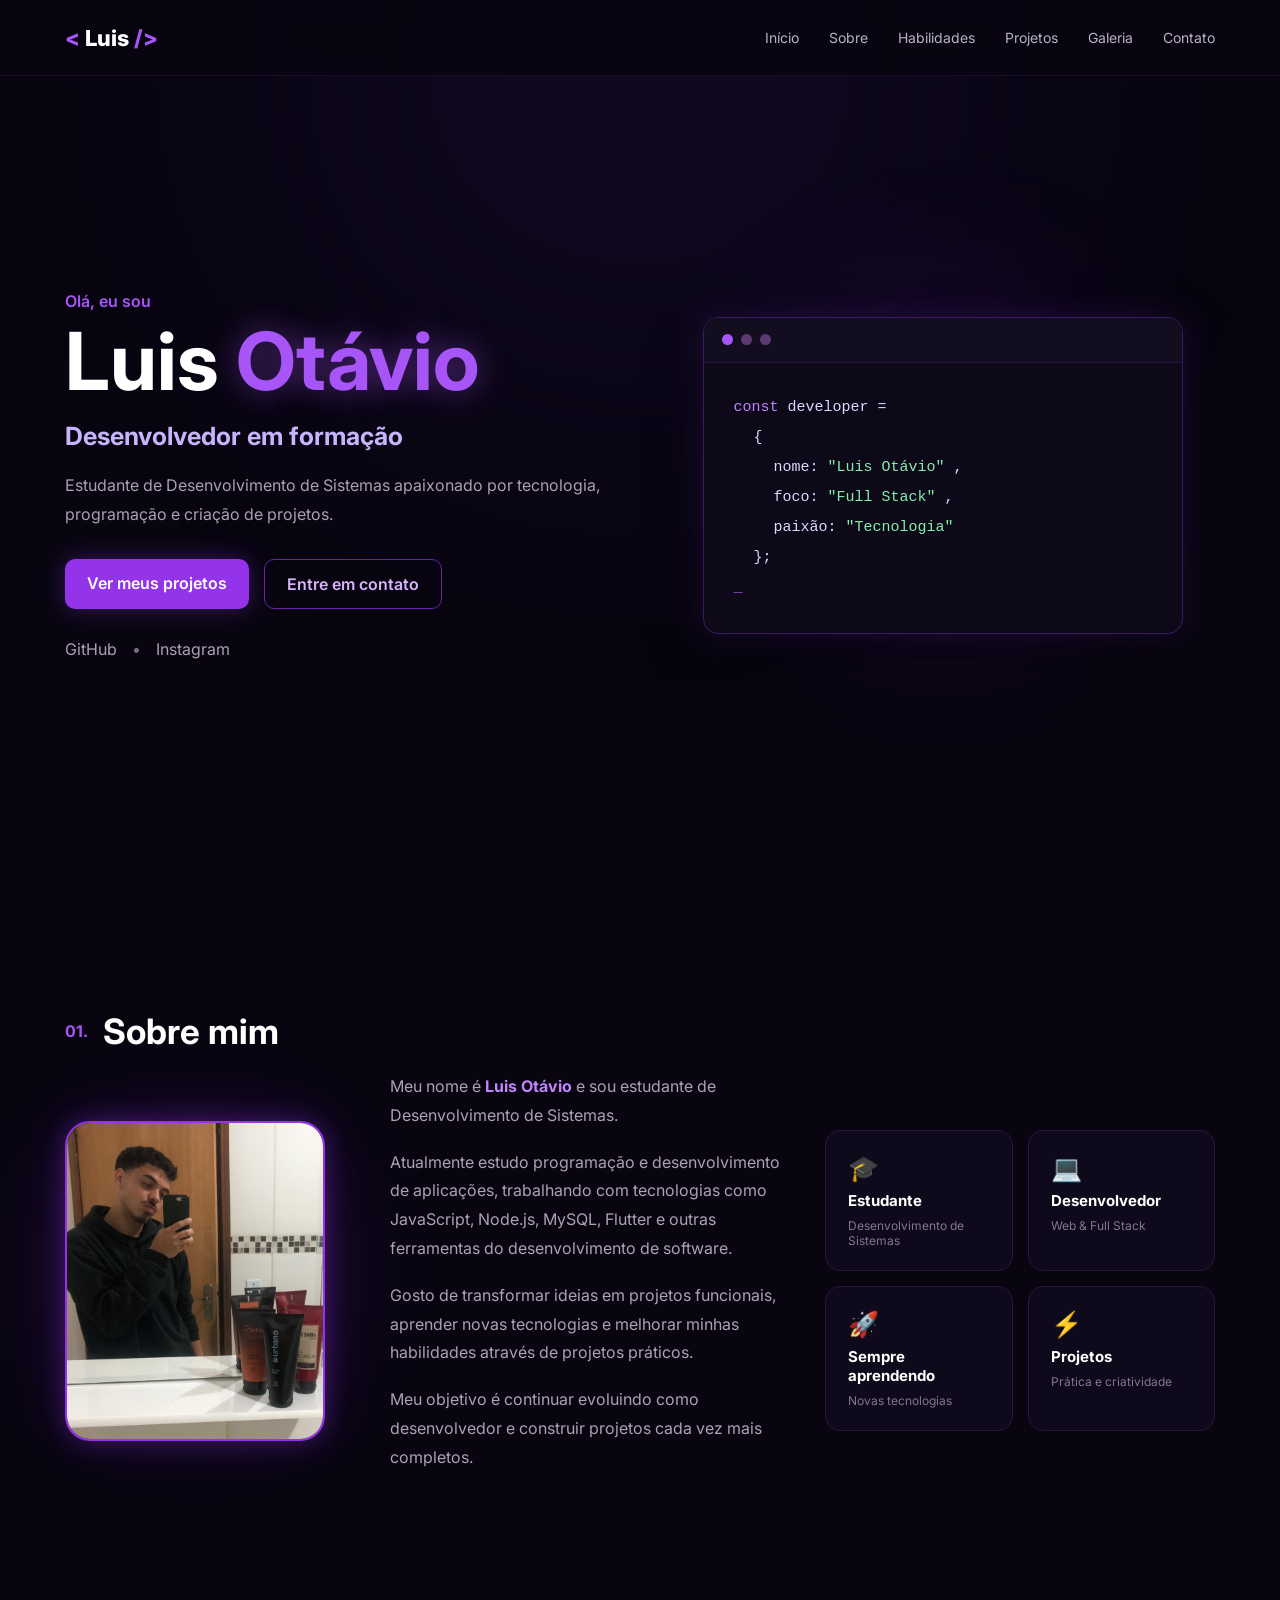
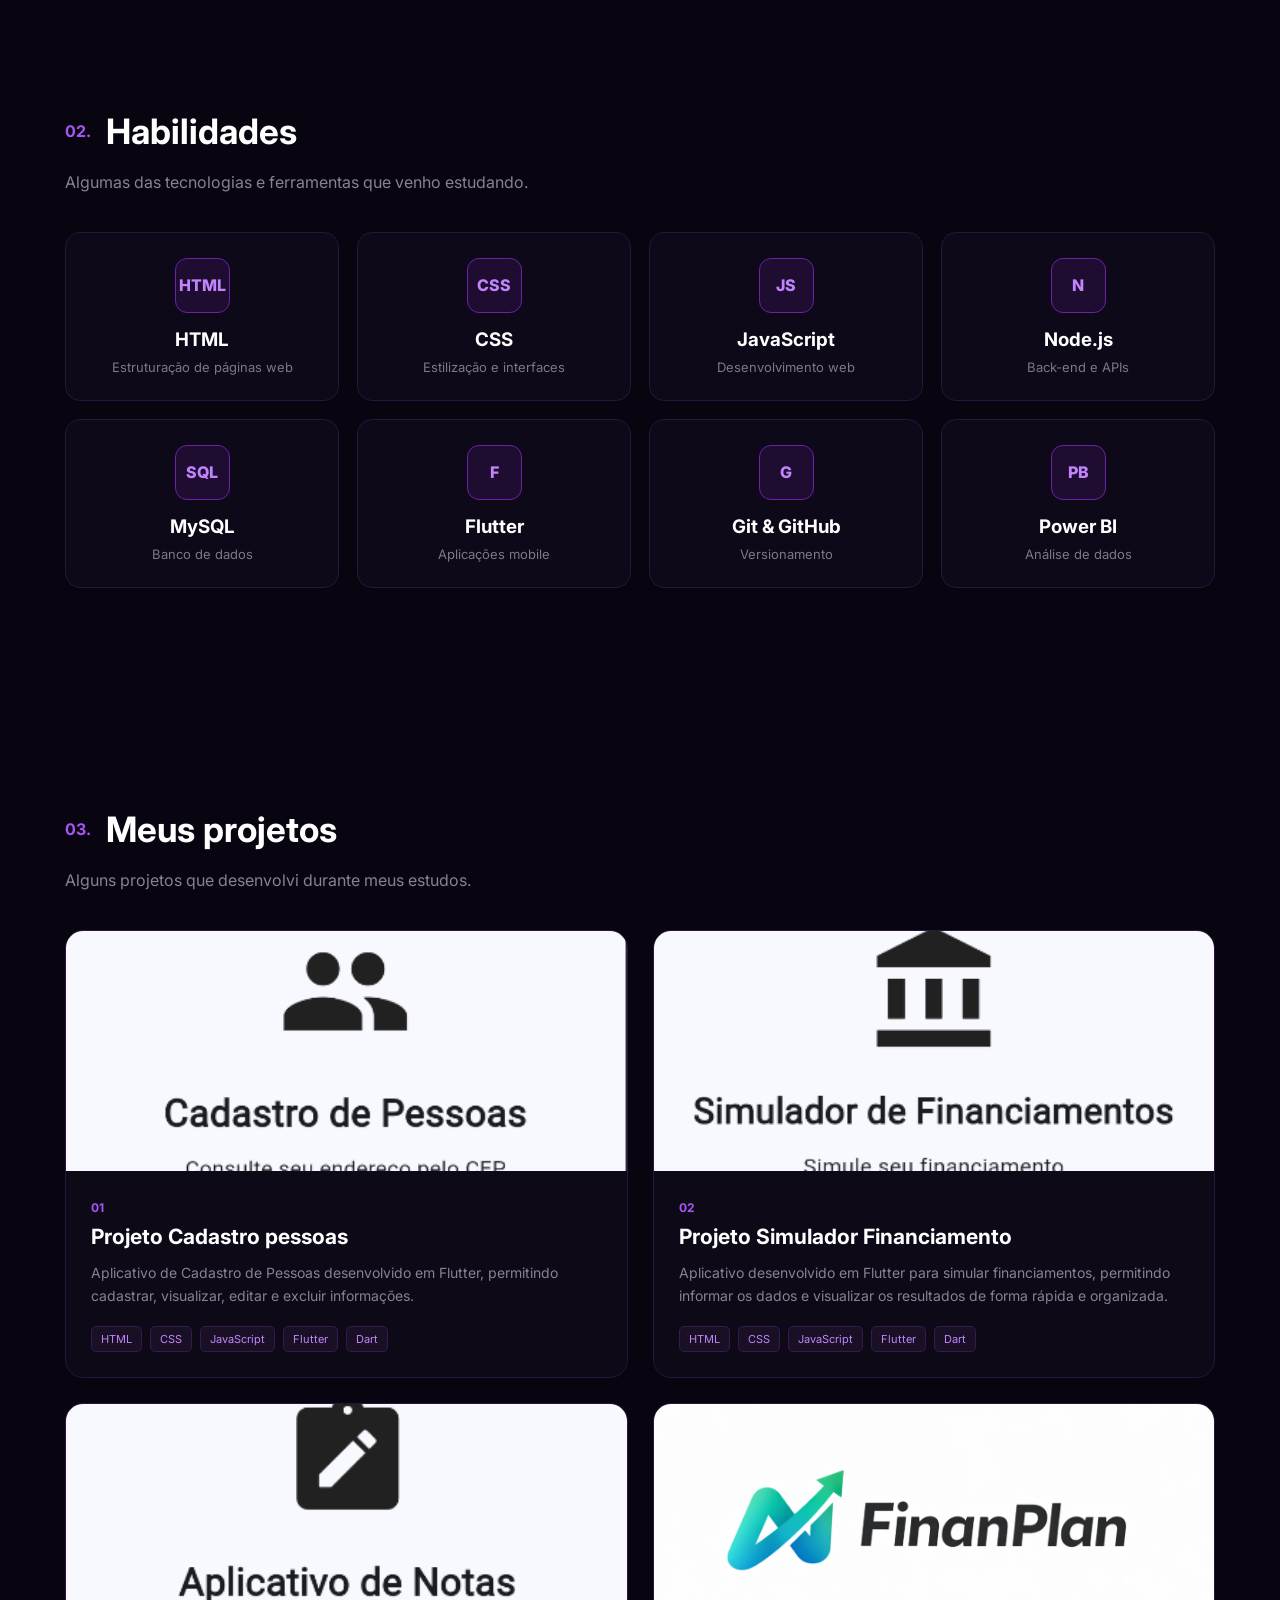
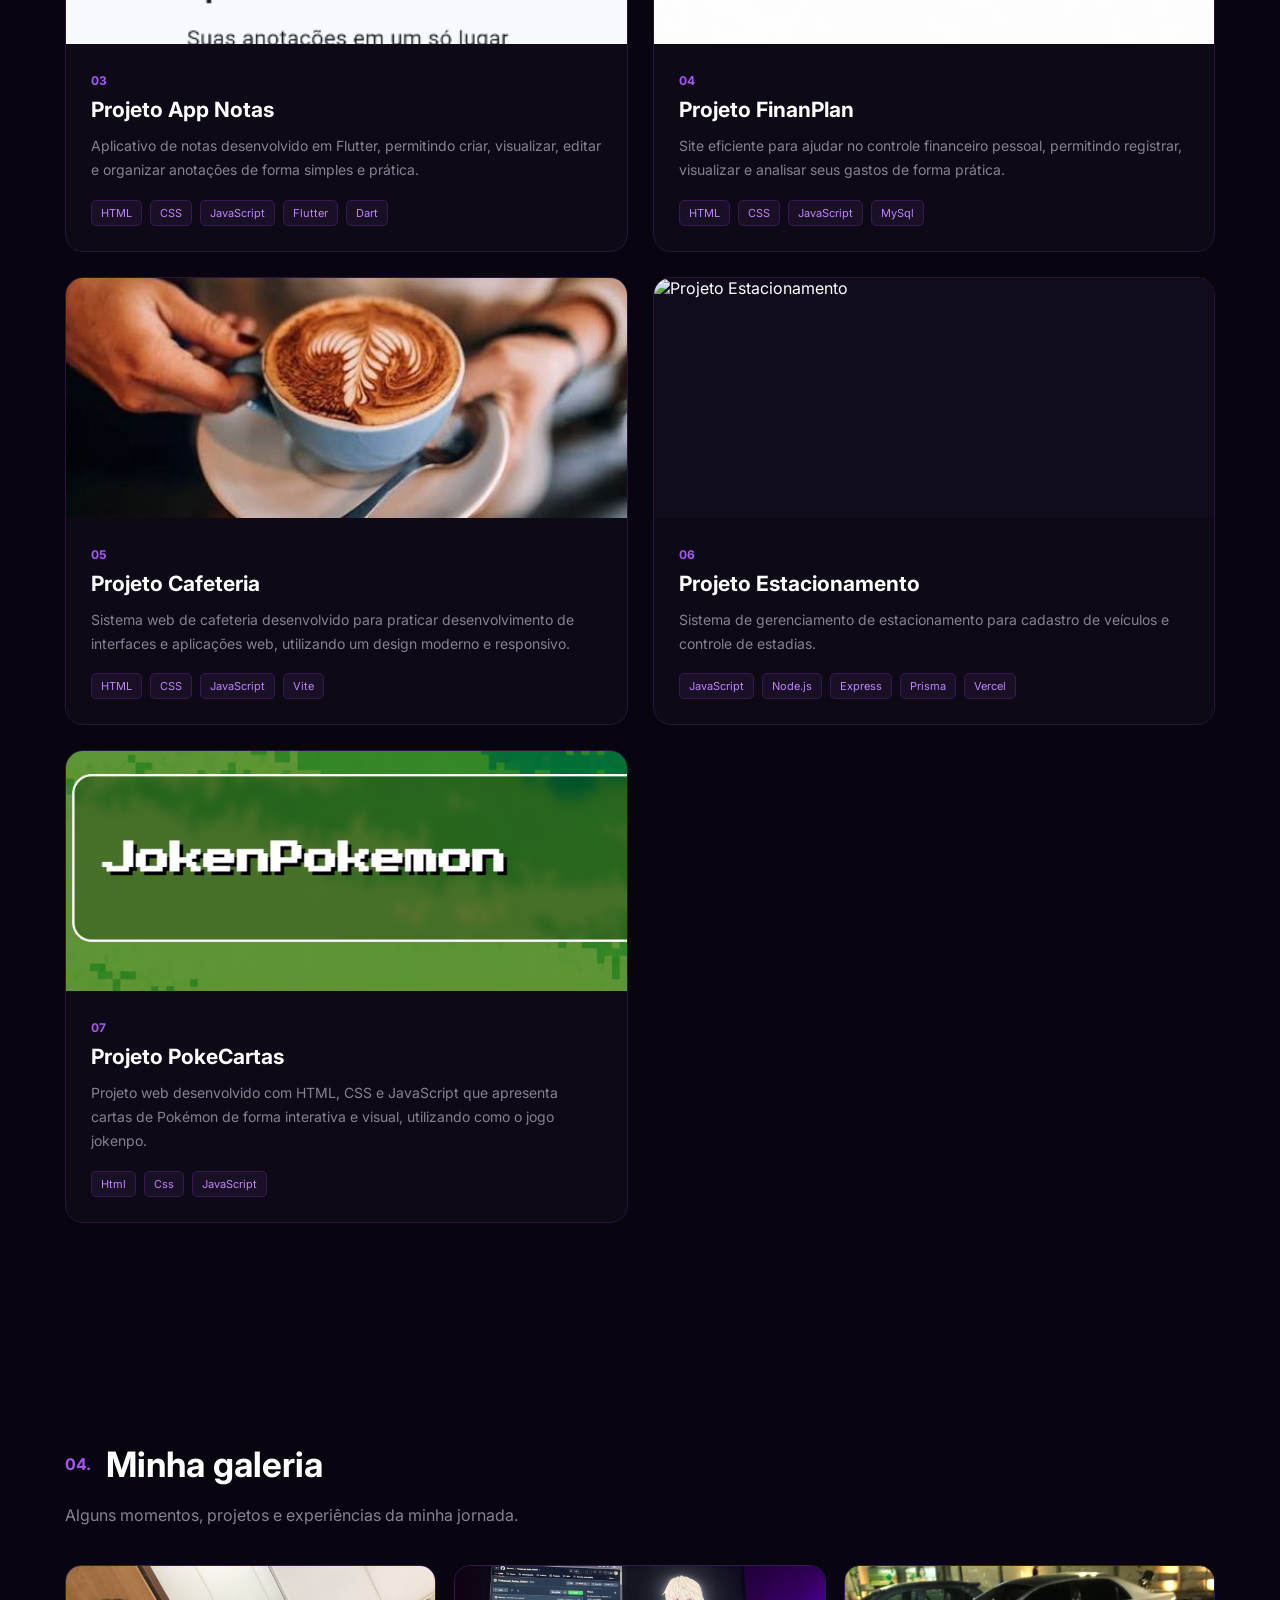
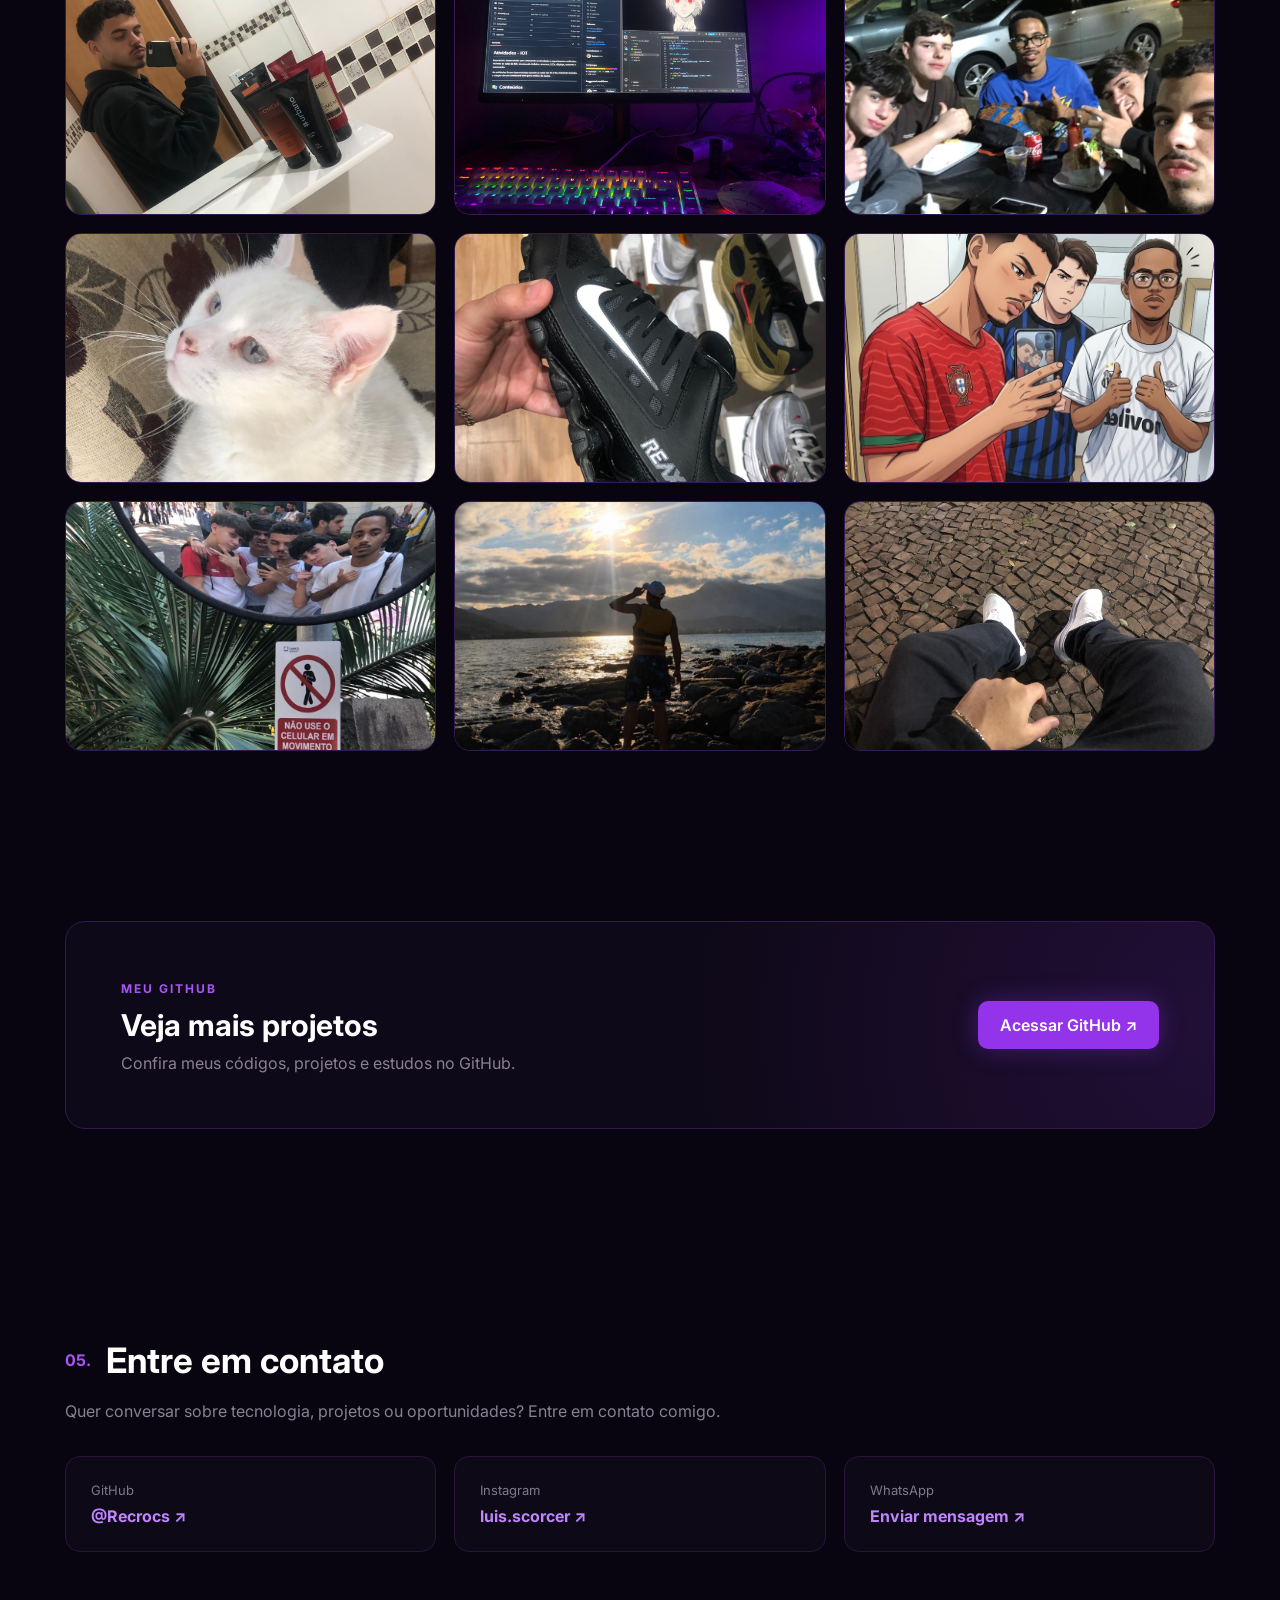
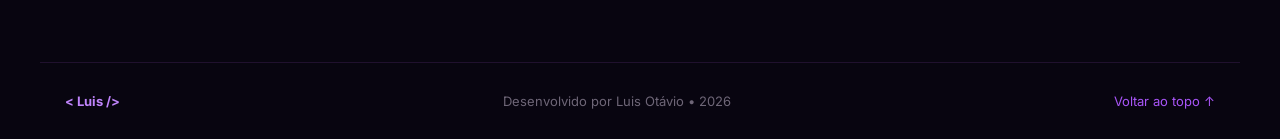
==== commit b7820e93: "newp" ====
--- a/index.html
+++ b/index.html
@@ -749,7 +749,7 @@
 
                 <div class="gallery-item">
                     <img
-                        src="imagens/ronildos.jpg"
+                        src="imagens/ronald.jpg"
                         alt="ronildos"
                     >
                     <div class="gallery-overlay">
